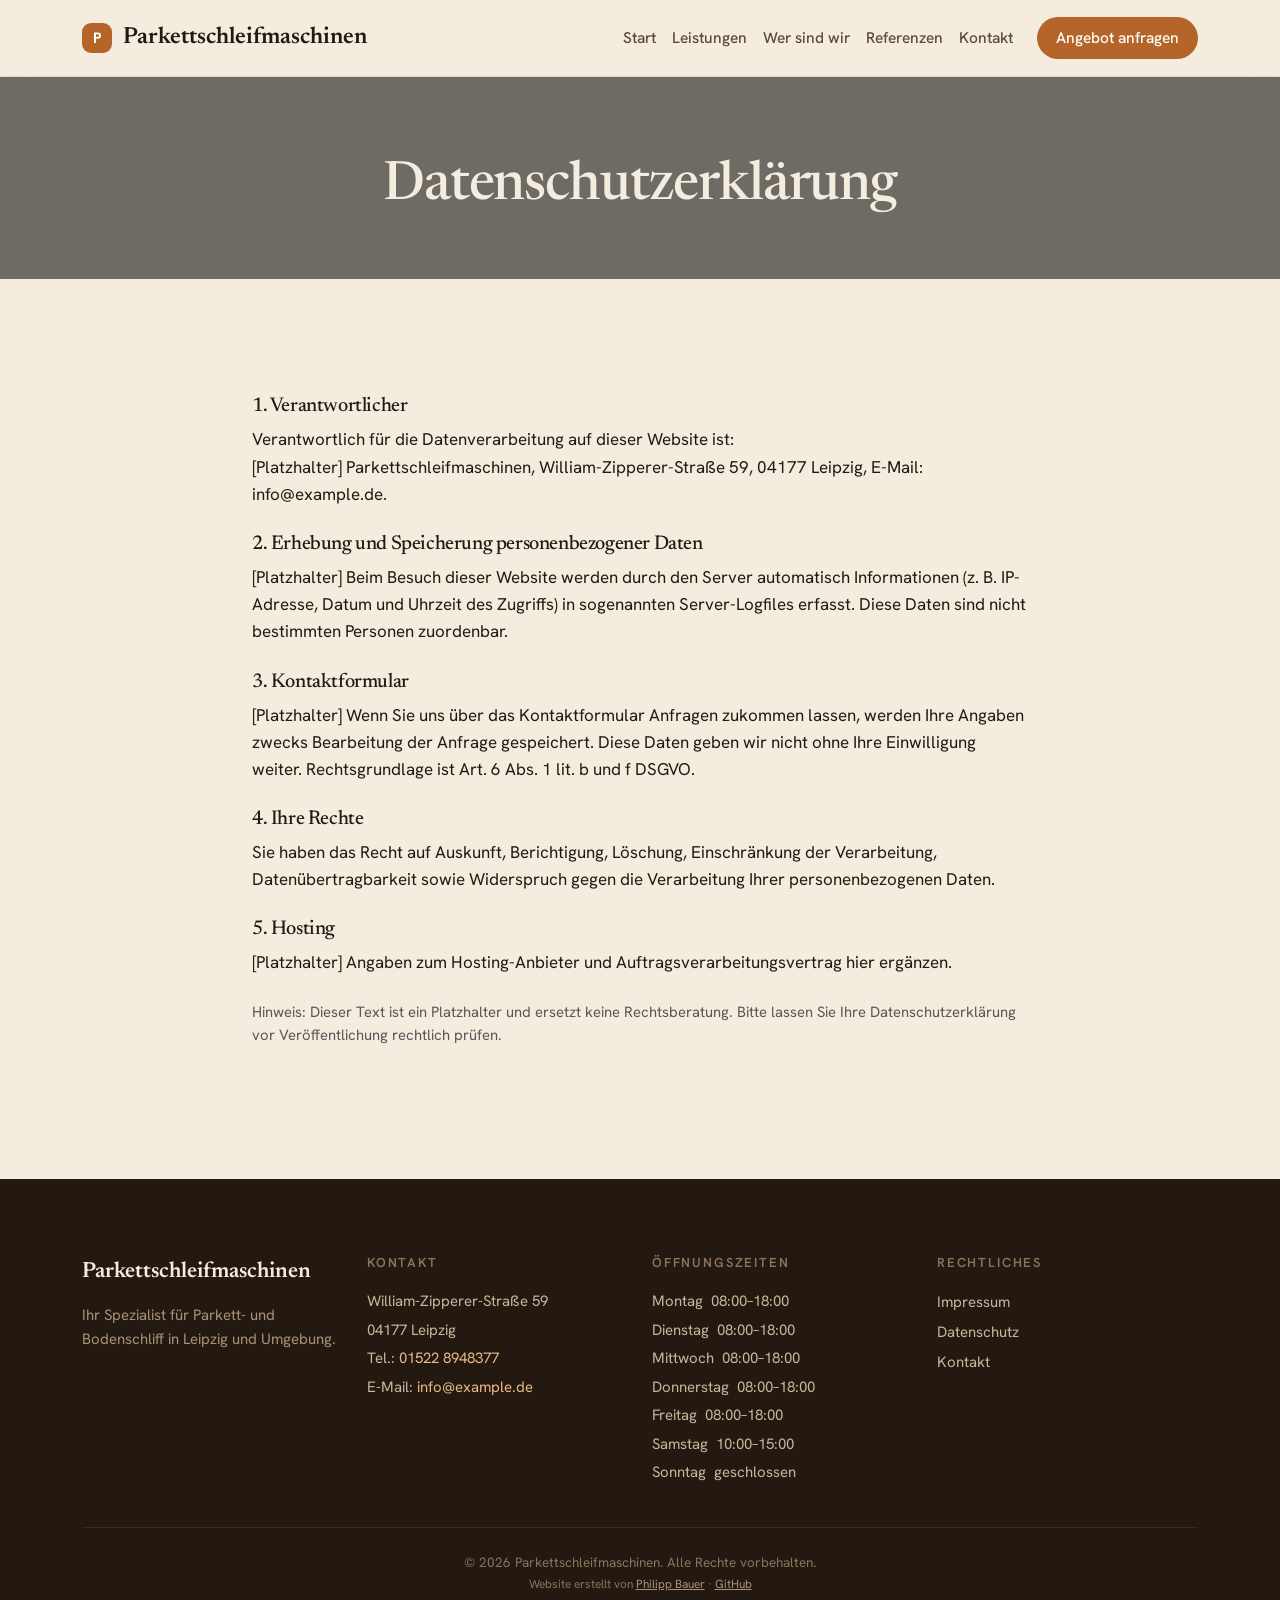
==== docs/datenschutz.html @ 6ff2cc1b "github-page" ====
<!doctype html>
<html lang="de">
<head>
    <meta charset="utf-8">
    <meta name="viewport" content="width=device-width, initial-scale=1">

    <!-- SEO-Basis -->
    <title>Datenschutz | Parkettschleifmaschinen</title>
    <meta name="description" content="Datenschutzerklärung von  – Informationen zur Verarbeitung personenbezogener Daten gemäß DSGVO.">
    <meta name="robots" content="index, follow">

    <!-- Open Graph (Social Sharing) -->
    <meta property="og:type" content="website">
    <meta property="og:site_name" content="Parkettschleifmaschinen">
    <meta property="og:title" content="Datenschutz | Parkettschleifmaschinen">
    <meta property="og:description" content="Datenschutzerklärung von  – Informationen zur Verarbeitung personenbezogener Daten gemäß DSGVO.">
    <meta property="og:image" content="https://www.example.de/imgs/schleifmaschine-laegler-hummel.png">

    <!-- Google Fonts: Newsreader (Überschriften) + Hanken Grotesk (Fließtext) -->
    <link rel="preconnect" href="https://fonts.googleapis.com">
    <link rel="preconnect" href="https://fonts.gstatic.com" crossorigin>
    <link href="https://fonts.googleapis.com/css2?family=Newsreader:ital,opsz,wght@0,6..72,400;0,6..72,500;0,6..72,600;1,6..72,400;1,6..72,500&family=Hanken+Grotesk:wght@400;500;600;700&display=swap" rel="stylesheet">

    <!-- Bootstrap 5 via CDN (Vorgabe) -->
    <link href="https://cdn.jsdelivr.net/npm/bootstrap@5.3.3/dist/css/bootstrap.min.css" rel="stylesheet" crossorigin="anonymous">

    <!-- Eigenes Stylesheet (Holz-Design, root-relativ ab Doc-Root public/) -->
    <link href="css/style.css" rel="stylesheet">
</head>
<body>

<!-- =========================================================================
     Hauptnavigation – responsive Bootstrap-Navbar
     ======================================================================== -->
<header>
    <nav class="navbar navbar-expand-lg navbar-brand-custom sticky-top">
        <div class="container">
            <a class="navbar-brand" href="index.html"><span class="brand-mark">P</span>Parkettschleifmaschinen</a>
            <button class="navbar-toggler" type="button" data-bs-toggle="collapse"
                    data-bs-target="#hauptmenu" aria-controls="hauptmenu"
                    aria-expanded="false" aria-label="Menü ein-/ausblenden">
                <span class="navbar-toggler-icon" style="filter:invert(1);"></span>
            </button>
            <div class="collapse navbar-collapse" id="hauptmenu">
                <ul class="navbar-nav ms-auto align-items-lg-center">
                                            <li class="nav-item">
                            <a class="nav-link "
                               href="index.html"
                               >
                                Start                            </a>
                        </li>
                                            <li class="nav-item">
                            <a class="nav-link "
                               href="leistungen.html"
                               >
                                Leistungen                            </a>
                        </li>
                                            <li class="nav-item">
                            <a class="nav-link "
                               href="ueber-uns.html"
                               >
                                Wer sind wir                            </a>
                        </li>
                                            <li class="nav-item">
                            <a class="nav-link "
                               href="referenzen.html"
                               >
                                Referenzen                            </a>
                        </li>
                                            <li class="nav-item">
                            <a class="nav-link "
                               href="kontakt.html"
                               >
                                Kontakt                            </a>
                        </li>
                                        <!-- CTA-Pille rechts in der Navigation -->
                    <li class="nav-item ms-lg-3 mt-2 mt-lg-0">
                        <a class="nav-link nav-cta" href="kontakt.html">Angebot anfragen</a>
                    </li>
                </ul>
            </div>
        </div>
    </nav>
</header>

<main>

<section class="page-header">
    <div class="container">
        <h1>Datenschutzerklärung</h1>
    </div>
</section>

<section class="section">
    <div class="container" style="max-width: 800px;">

        <h2 class="h5">1. Verantwortlicher</h2>
        <p>
            Verantwortlich für die Datenverarbeitung auf dieser Website ist:<br>
            [Platzhalter] Parkettschleifmaschinen,
            William-Zipperer-Straße 59,
            04177 Leipzig,
            E-Mail: info@example.de.
        </p>

        <h2 class="h5 mt-4">2. Erhebung und Speicherung personenbezogener Daten</h2>
        <p>
            [Platzhalter] Beim Besuch dieser Website werden durch den Server automatisch Informationen
            (z. B. IP-Adresse, Datum und Uhrzeit des Zugriffs) in sogenannten Server-Logfiles erfasst.
            Diese Daten sind nicht bestimmten Personen zuordenbar.
        </p>

        <h2 class="h5 mt-4">3. Kontaktformular</h2>
        <p>
            [Platzhalter] Wenn Sie uns über das Kontaktformular Anfragen zukommen lassen, werden Ihre
            Angaben zwecks Bearbeitung der Anfrage gespeichert. Diese Daten geben wir nicht ohne Ihre
            Einwilligung weiter. Rechtsgrundlage ist Art. 6 Abs. 1 lit. b und f DSGVO.
        </p>

        <h2 class="h5 mt-4">4. Ihre Rechte</h2>
        <p>
            Sie haben das Recht auf Auskunft, Berichtigung, Löschung, Einschränkung der Verarbeitung,
            Datenübertragbarkeit sowie Widerspruch gegen die Verarbeitung Ihrer personenbezogenen Daten.
        </p>

        <h2 class="h5 mt-4">5. Hosting</h2>
        <p>[Platzhalter] Angaben zum Hosting-Anbieter und Auftragsverarbeitungsvertrag hier ergänzen.</p>

        <p class="text-muted small mt-4">
            Hinweis: Dieser Text ist ein Platzhalter und ersetzt keine Rechtsberatung.
            Bitte lassen Sie Ihre Datenschutzerklärung vor Veröffentlichung rechtlich prüfen.
        </p>
    </div>
</section>

    </main>

    <!-- =====================================================================
         Footer – Kontaktinfos & Rechtslinks
         ==================================================================== -->
    <footer class="site-footer">
        <div class="container">
            <div class="row gy-4">

                <!-- Firma -->
                <div class="col-md-6 col-lg-3">
                    <div class="footer-brand">Parkettschleifmaschinen</div>
                    <p>Ihr Spezialist für Parkett- und Bodenschliff in Leipzig und Umgebung.</p>
                </div>

                <!-- Kontakt -->
                <div class="col-md-6 col-lg-3">
                    <h5>Kontakt</h5>
                    <address class="mb-0">
                        William-Zipperer-Straße 59<br>
                        04177 Leipzig<br>
                        Tel.: <a href="tel:015228948377">01522 8948377</a><br>
                        E-Mail: <a href="mailto:info@example.de">info@example.de</a>
                    </address>
                </div>

                <!-- Öffnungszeiten -->
                <div class="col-md-6 col-lg-3">
                    <h5>Öffnungszeiten</h5>
                    <p class="hours">
                                                    Montag&nbsp;&nbsp;08:00–18:00<br>
                                                    Dienstag&nbsp;&nbsp;08:00–18:00<br>
                                                    Mittwoch&nbsp;&nbsp;08:00–18:00<br>
                                                    Donnerstag&nbsp;&nbsp;08:00–18:00<br>
                                                    Freitag&nbsp;&nbsp;08:00–18:00<br>
                                                    Samstag&nbsp;&nbsp;10:00–15:00<br>
                                                Sonntag&nbsp;&nbsp;geschlossen
                    </p>
                </div>

                <!-- Rechtliches -->
                <div class="col-md-6 col-lg-3">
                    <h5>Rechtliches</h5>
                    <ul class="footer-links">
                        <li><a href="impressum.html">Impressum</a></li>
                        <li><a href="datenschutz.html">Datenschutz</a></li>
                        <li><a href="kontakt.html">Kontakt</a></li>
                    </ul>
                </div>
            </div>

            <div class="footer-bottom text-center">
                &copy; 2026 Parkettschleifmaschinen. Alle Rechte vorbehalten.<br>
                <small>Website erstellt von
                    <a href="https://www.example.com" target="_blank" rel="noopener">Philipp Bauer</a>
                    &middot;
                    <a href="https://github.com/philc1357" target="_blank" rel="noopener">GitHub</a>
                </small>
            </div>
        </div>
    </footer>

    <!-- Bootstrap 5 Bundle (CDN, inkl. Popper) -->
    <script src="https://cdn.jsdelivr.net/npm/bootstrap@5.3.3/dist/js/bootstrap.bundle.min.js" crossorigin="anonymous"></script>
    <!-- Eigenes Skript -->
    <script src="js/main.js"></script>
</body>
</html>
---- docs/css/style.css ----
/* =============================================================================
   Design-Variablen – HIER zentral Farben, Schrift & Look anpassen
   -----------------------------------------------------------------------------
   Warmes Handwerker-Design (Eiche / Nussbaum / Amber auf Creme). Um das gesamte
   Farbschema schnell zu ändern, genügt es, die Werte in diesem :root-Block
   anzupassen – alle Komponenten beziehen ihre Farben hieraus.
   ============================================================================ */
:root {
    --accent:       #b5642a;   /* Amber – Hauptakzent, Buttons */
    --accent-deep:  #974f1d;   /* dunkleres Amber (Hover, Links) */
    --accent-soft:  #f1e3d2;   /* sehr helles Amber – Flächen */

    --bg:      #f4ecde;        /* warmer Creme-Hintergrund */
    --card:    #fbf6ec;        /* Karten / Flächen */
    --ink:     #241910;        /* Überschriften / dunkler Text */
    --ink-soft:#5b4a3b;        /* Fließtext */
    --muted:   #6a5847;        /* gedämpfter Text */
    --line:    #ece0cc;        /* Linien & Ränder */

    --serif: 'Newsreader', Georgia, serif;
    --sans:  'Hanken Grotesk', system-ui, -apple-system, sans-serif;

    --radius: 16px;
    --shadow:    0 0.3rem 1rem rgba(74, 46, 24, 0.08);
    --shadow-md: 0 0.5rem 1.8rem rgba(74, 46, 24, 0.13);
    --transition: 0.22s ease;
}

/* =============================================================================
   Grundlayout & Typografie
   ============================================================================ */
body {
    font-family: var(--sans);
    color: var(--ink);
    background-color: var(--bg);
    font-size: 17px;
    line-height: 1.6;
    display: flex;
    flex-direction: column;
    min-height: 100vh;
    -webkit-font-smoothing: antialiased;
    overflow-x: hidden;
}

main { flex: 1 0 auto; }

::selection { background: var(--accent-soft); }

h1, h2, h3, h4 {
    font-family: var(--serif);
    color: var(--ink);
    font-weight: 500;
    letter-spacing: -0.02em;
    margin: 0;
}

a { color: var(--accent-deep); }
a:hover { color: var(--accent); }

img { max-width: 100%; }

/* Eyebrow (kleine Überschrift über Section-Titeln) */
.eyebrow {
    font-size: 13px;
    font-weight: 600;
    letter-spacing: 0.16em;
    text-transform: uppercase;
    color: var(--accent-deep);
}

.section-h2 { font-size: clamp(32px, 4vw, 46px); line-height: 1.08; }

/* =============================================================================
   Sections & Section-Köpfe
   ============================================================================ */
.section { padding: clamp(64px, 9vw, 120px) 0; }

.section-head {
    display: flex;
    align-items: flex-end;
    justify-content: space-between;
    gap: 24px;
    flex-wrap: wrap;
    margin-bottom: 48px;
}
.section-head .eyebrow { margin-bottom: 14px; display: block; }
.section-head .section-h2 { max-width: 14em; }

/* Zentrierter Section-Titel (Unterseiten) */
.section-title {
    position: relative;
    margin-bottom: 3rem;
    text-align: center;
}
.section-title::after {
    content: "";
    display: block;
    width: 4rem;
    height: 3px;
    background: linear-gradient(90deg, var(--accent), var(--accent-deep));
    margin: 0.75rem auto 0;
    border-radius: 3px;
}

.link-arrow {
    color: var(--accent-deep);
    font-weight: 600;
    text-decoration: none;
    border-bottom: 1.5px solid var(--accent);
    padding-bottom: 3px;
    white-space: nowrap;
}

/* =============================================================================
   Buttons
   -----------------------------------------------------------------------------
   .btn-brand / .btn-outline-brand bleiben als Klassennamen erhalten und werden
   im neuen Amber-Stil dargestellt.
   ============================================================================ */
.btn-brand {
    background-color: var(--accent);
    border: 1px solid var(--accent);
    color: #fff;
    font-weight: 600;
    border-radius: var(--radius);
    transition: background-color var(--transition), transform var(--transition), box-shadow var(--transition);
}
.btn-brand:hover,
.btn-brand:focus {
    background-color: var(--accent-deep);
    border-color: var(--accent-deep);
    color: #fff;
    transform: translateY(-2px);
    box-shadow: 0 4px 14px rgba(151, 79, 29, 0.35);
}

.btn-outline-brand {
    background: transparent;
    border: 1px solid #d9c8af;
    color: var(--ink);
    font-weight: 600;
    border-radius: var(--radius);
    transition: background-color var(--transition), transform var(--transition);
}
.btn-outline-brand:hover {
    background-color: var(--card);
    color: var(--ink);
    transform: translateY(-2px);
}

/* Helle Button-Variante (z. B. auf der Amber-CTA-Box) */
.btn-light-brand {
    background: var(--card);
    color: var(--accent-deep);
    font-weight: 700;
    border: none;
    border-radius: var(--radius);
    transition: transform var(--transition);
}
.btn-light-brand:hover {
    color: var(--accent-deep);
    transform: translateY(-2px);
}

/* =============================================================================
   Navigation – Bootstrap-Navbar im Mockup-Stil (transluzent, sticky)
   ============================================================================ */
.navbar-brand-custom {
    background: rgba(244, 236, 222, 0.86);
    backdrop-filter: blur(12px);
    -webkit-backdrop-filter: blur(12px);
    border-bottom: 1px solid #e4d6bf;
    padding-top: 0.9rem;
    padding-bottom: 0.9rem;
}
.navbar-brand-custom .navbar-brand {
    font-family: var(--serif);
    font-size: 1.45rem;
    font-weight: 600;
    color: var(--ink);
    display: flex;
    align-items: center;
    gap: 11px;
}
/* Markenkachel „P" */
.brand-mark {
    width: 30px;
    height: 30px;
    border-radius: 9px;
    background: var(--accent);
    display: inline-flex;
    align-items: center;
    justify-content: center;
    color: #fff;
    font-family: var(--sans);
    font-weight: 700;
    font-size: 15px;
    flex-shrink: 0;
}
.navbar-brand-custom .nav-link {
    color: var(--ink-soft);
    font-weight: 500;
    font-size: 15.5px;
    transition: color var(--transition);
}
.navbar-brand-custom .nav-link:hover,
.navbar-brand-custom .nav-link.active {
    color: var(--accent-deep);
}
/* CTA-Pille rechts in der Navbar */
.nav-cta {
    background: var(--accent);
    color: #fff !important;
    padding: 0.55rem 1.2rem !important;
    border-radius: 999px;
    font-weight: 600;
    transition: background-color var(--transition);
}
.nav-cta:hover { background: var(--accent-deep); color: #fff !important; }
.navbar-toggler { border-color: var(--line); }

/* =============================================================================
   Hero (Startseite) – zweispaltiges Raster
   ============================================================================ */
.hero { background: linear-gradient(180deg, #f7f0e3 0%, var(--bg) 100%); }
.hero-grid {
    display: grid;
    grid-template-columns: repeat(auto-fit, minmax(330px, 1fr));
    gap: clamp(36px, 5vw, 64px);
    align-items: center;
    padding: clamp(48px, 7vw, 96px) 0 clamp(64px, 8vw, 110px);
}
.hero-eyebrow {
    display: inline-flex;
    align-items: center;
    gap: 12px;
    margin-bottom: 24px;
}
.hero-rule { width: 34px; height: 1px; background: var(--accent); }
.hero h1 {
    font-size: clamp(40px, 5.6vw, 68px);
    line-height: 1.04;
    margin-bottom: 22px;
    color: var(--ink);
}
.hero h1 em { font-style: italic; color: var(--accent-deep); }
.hero-lead {
    font-size: clamp(17px, 1.5vw, 20px);
    color: var(--ink-soft);
    max-width: 30em;
    margin: 0 0 34px;
}
.hero-cta { display: flex; flex-wrap: wrap; gap: 14px; margin-bottom: 34px; }
.trust {
    display: flex;
    align-items: center;
    gap: 18px;
    flex-wrap: wrap;
    font-size: 14.5px;
    color: #7a6650;
    font-weight: 500;
}
.trust .sep { height: 14px; width: 1px; background: #d4c2a8; }

/* Gerahmtes Hero-Bild */
.hero-figure { position: relative; }
.hero-frame {
    position: absolute;
    inset: 18px -18px -18px 18px;
    border: 1.5px solid var(--accent);
    border-radius: calc(var(--radius) + 8px);
    opacity: 0.5;
}
.hero-media {
    position: relative;
    aspect-ratio: 4/5;
    width: 100%;
    object-fit: cover;
    border-radius: calc(var(--radius) + 8px);
    box-shadow: 0 30px 60px -30px rgba(60, 40, 20, 0.45);
}

/* =============================================================================
   Statistik-Leiste (dunkel)
   ============================================================================ */
.stats {
    background: url('imgs/parkett-struktur-dunkel.jpg') center/cover no-repeat;
    color: var(--bg);
    position: relative;
}
.stats::before {
    content: '';
    position: absolute;
    inset: 0;
    background: rgba(0, 0, 0, 0.55);
}
.stats-grid {
    position: relative;
    z-index: 1;
    display: grid;
    grid-template-columns: repeat(auto-fit, minmax(180px, 1fr));
    gap: 32px;
    padding: clamp(40px, 5vw, 64px) 0;
}
.stat { text-align: center; }
.stat-num {
    font-family: var(--serif);
    font-size: clamp(38px, 4.5vw, 54px);
    font-weight: 600;
    line-height: 1;
    color: #e7b988;
}
.stat-label { margin-top: 8px; font-size: 14.5px; color: #bca890; }

/* =============================================================================
   Karten-Raster (Leistungen) – nummeriert
   ============================================================================ */
.cards {
    display: grid;
    grid-template-columns: repeat(auto-fit, minmax(280px, 1fr));
    gap: 24px;
}
.card-brand {
    background: var(--card);
    border: 1px solid var(--line);
    border-radius: var(--radius);
    padding: 34px 30px;
    height: 100%;
    transition: transform var(--transition), box-shadow var(--transition);
}
.card-brand:hover {
    transform: translateY(-4px);
    box-shadow: 0 24px 40px -28px rgba(60, 40, 20, 0.4);
}
.card-num {
    font-family: var(--serif);
    font-size: 30px;
    color: var(--accent);
    margin-bottom: 18px;
}
.card-brand h3 { font-size: 23px; font-weight: 600; margin-bottom: 12px; }
.card-brand p  { margin: 0; color: var(--muted); font-size: 16px; }

/* Icon-Kreis (Werte-Karten Über-uns) */
.card-icon {
    font-size: 1.6rem;
    line-height: 1;
    display: inline-flex;
    align-items: center;
    justify-content: center;
    width: 3.4rem;
    height: 3.4rem;
    background: linear-gradient(135deg, #fdf0e0 0%, #f5ddb8 100%);
    border-radius: 50%;
    box-shadow: 0 2px 8px rgba(181, 100, 42, 0.2);
}

/* =============================================================================
   Ablauf (Prozess)
   ============================================================================ */
.process { background: var(--accent-soft); }
.process-head { text-align: center; margin-bottom: 54px; }
.process-head .eyebrow { display: block; margin-bottom: 14px; }
.steps {
    display: grid;
    grid-template-columns: repeat(auto-fit, minmax(220px, 1fr));
    gap: 22px;
}
.step {
    background: var(--card);
    border: 1px solid var(--line);
    border-radius: var(--radius);
    padding: 30px 26px;
}
.step-num {
    width: 46px;
    height: 46px;
    border-radius: 50%;
    background: var(--accent);
    color: #fff;
    font-family: var(--serif);
    font-size: 20px;
    font-weight: 600;
    display: flex;
    align-items: center;
    justify-content: center;
    margin-bottom: 18px;
}
.step h3 { font-size: 20px; font-weight: 600; margin-bottom: 8px; }
.step p  { margin: 0; color: var(--muted); font-size: 15.5px; }

/* =============================================================================
   Warum wir (USP) – Bild + Checkliste
   ============================================================================ */
.usp-grid {
    display: grid;
    grid-template-columns: repeat(auto-fit, minmax(330px, 1fr));
    gap: clamp(40px, 5vw, 72px);
    align-items: center;
}
.usp-media {
    position: relative;
    z-index: 1;
    width: 100%;
    aspect-ratio: 5/4;
    object-fit: cover;
    border-radius: var(--radius);
    box-shadow: 0 28px 50px -32px rgba(60, 40, 20, 0.45);
}
.usp h2 { font-size: clamp(32px, 4vw, 46px); line-height: 1.08; margin-bottom: 28px; }
.usp .eyebrow { display: block; margin-bottom: 14px; }
.checklist {
    list-style: none;
    margin: 0 0 32px;
    padding: 0;
    display: flex;
    flex-direction: column;
    gap: 18px;
}
.checklist li {
    display: flex;
    gap: 14px;
    align-items: flex-start;
    font-size: 16.5px;
    color: #4a3a2c;
}
.checklist strong { color: var(--ink); }
.check {
    flex: none;
    width: 24px;
    height: 24px;
    border-radius: 50%;
    background: var(--accent-soft);
    color: var(--accent-deep);
    display: flex;
    align-items: center;
    justify-content: center;
    font-size: 14px;
    font-weight: 700;
    margin-top: 2px;
}

/* =============================================================================
   Referenzen
   ============================================================================ */
.refs { background: #efe4d2; }
.ref-card {
    background: var(--card);
    border: 1px solid #e6d8c2;
    border-radius: var(--radius);
    overflow: hidden;
    height: 100%;
    transition: transform var(--transition), box-shadow var(--transition);
}
.ref-card:hover {
    transform: translateY(-4px);
    box-shadow: 0 24px 44px -30px rgba(60, 40, 20, 0.45);
}
.ref-media {
    width: 100%;
    aspect-ratio: 3/2;
    object-fit: cover;
}
.ref-body { padding: 22px 24px; }
.ref-body h3 { font-size: 19px; font-weight: 600; margin-bottom: 8px; }
.ref-body p  { margin: 0; color: var(--muted); font-size: 15px; }

/* Kundenstimmen (Referenzen-Unterseite) */
.quote-card {
    background: var(--card);
    border: 1px solid var(--line);
    border-left: 3px solid var(--accent);
    border-radius: var(--radius);
    height: 100%;
}

/* =============================================================================
   Page-Header (Unterseiten) – Foto-Overlay
   ============================================================================ */
.page-header {
    background: url('imgs/parkett-struktur-dunkel.jpg') center/cover no-repeat;
    position: relative;
    padding: clamp(48px, 7vw, 80px) 0 clamp(40px, 6vw, 64px);
    text-align: center;
    color: var(--bg);
}
.page-header::before {
    content: '';
    position: absolute;
    inset: 0;
    background: rgba(0, 0, 0, 0.55);
}
.page-header .container { position: relative; z-index: 1; }
.page-header h1 { font-size: clamp(34px, 5vw, 54px); line-height: 1.08; color: var(--bg); }
.page-header p  { color: rgba(255, 255, 255, 0.8); margin-top: 0.75rem; }

/* =============================================================================
   Amber-CTA-Box
   ============================================================================ */
.cta { padding: clamp(64px, 9vw, 110px) 0; }
.cta-box {
    max-width: 1100px;
    margin: 0 auto;
    background: var(--accent);
    border-radius: calc(var(--radius) + 8px);
    padding: clamp(40px, 6vw, 68px);
    color: #fff;
    display: grid;
    grid-template-columns: repeat(auto-fit, minmax(260px, 1fr));
    gap: 36px;
    align-items: center;
    box-shadow: 0 30px 60px -34px rgba(120, 60, 20, 0.6);
}
.cta-box h2 { color: #fff; font-size: clamp(30px, 4vw, 44px); line-height: 1.08; margin-bottom: 14px; }
.cta-box p  { margin: 0; font-size: 17px; color: rgba(255, 255, 255, 0.9); max-width: 28em; }
.cta-actions { display: flex; flex-direction: column; gap: 14px; align-items: flex-start; }
.cta-phone {
    font-family: var(--serif);
    font-size: clamp(26px, 3vw, 34px);
    font-weight: 600;
    color: #fff;
    text-decoration: none;
}
.cta-phone:hover { color: #fff; }

/* =============================================================================
   Kontaktformular & Tabellen
   ============================================================================ */
.form-control {
    border-color: var(--line);
    border-radius: calc(var(--radius) - 6px);
    background-color: #fdfaf7;
    transition: border-color var(--transition), box-shadow var(--transition);
}
.form-control:focus {
    border-color: var(--accent);
    background-color: #fff;
    box-shadow: 0 0 0 3px rgba(181, 100, 42, 0.18);
}

/* =============================================================================
   Öffnungszeiten
   ============================================================================ */
.opening-hours-title {
    display: flex;
    align-items: center;
    gap: 0.5rem;
    font-size: 1rem;
    font-weight: 600;
    color: var(--accent-deep);
    margin-bottom: 0.75rem;
}
.opening-hours-title::before {
    content: '';
    display: inline-block;
    width: 1rem;
    height: 1rem;
    background-image: url("data:image/svg+xml,%3Csvg xmlns='http://www.w3.org/2000/svg' viewBox='0 0 24 24' fill='none' stroke='%23974f1d' stroke-width='2' stroke-linecap='round' stroke-linejoin='round'%3E%3Ccircle cx='12' cy='12' r='10'/%3E%3Cpolyline points='12 6 12 12 16 14'/%3E%3C/svg%3E");
    background-size: contain;
    background-repeat: no-repeat;
    flex-shrink: 0;
}
.opening-hours {
    border: 1px solid var(--line);
    border-radius: var(--radius);
    overflow: hidden;
    background: var(--card);
    box-shadow: var(--shadow);
}
.opening-hours__row {
    display: flex;
    align-items: center;
    justify-content: space-between;
    padding: 0.6rem 1rem;
    border-bottom: 1px solid var(--line);
    transition: background-color var(--transition);
}
.opening-hours__row:last-child { border-bottom: none; }
.opening-hours__row:hover { background-color: #fdf8f3; }
.opening-hours__row--closed { background-color: #f6efe4; }
.opening-hours__row--closed:hover { background-color: #f1e9dc; }
.opening-hours__day {
    font-size: 0.92rem;
    color: var(--ink-soft);
    font-weight: 500;
    min-width: 6rem;
}
.opening-hours__time {
    font-size: 0.9rem;
    font-weight: 600;
    color: var(--accent-deep);
    font-variant-numeric: tabular-nums;
    letter-spacing: 0.01em;
}
.opening-hours__badge {
    font-size: 0.75rem;
    font-weight: 600;
    color: #888;
    background: #f0e8db;
    border-radius: 2rem;
    padding: 0.15rem 0.65rem;
    letter-spacing: 0.02em;
    text-transform: uppercase;
}

/* =============================================================================
   Footer (dunkel, im Mockup-Stil)
   ============================================================================ */
.site-footer {
    background: var(--ink);
    color: #c9b69d;
    padding: clamp(48px, 6vw, 76px) 0 36px;
    margin-top: auto;
}
.footer-brand {
    font-family: var(--serif);
    font-size: 22px;
    font-weight: 600;
    color: var(--bg);
    margin-bottom: 12px;
}
.site-footer p { margin: 0; font-size: 15px; color: #a8917a; }
.site-footer h5 {
    font-family: var(--sans);
    font-size: 13px;
    letter-spacing: 0.14em;
    text-transform: uppercase;
    color: #8a745d;
    margin: 0 0 16px;
    font-weight: 600;
}
.site-footer address {
    font-style: normal;
    font-size: 15px;
    line-height: 1.9;
    color: #c9b69d;
}
.site-footer address a { color: #e7b988; text-decoration: none; }
.site-footer .hours { font-size: 15px; line-height: 1.9; color: #c9b69d; }
.footer-links { list-style: none; margin: 0; padding: 0; font-size: 15px; line-height: 2; }
.footer-links a { color: #c9b69d; text-decoration: none; transition: color var(--transition); }
.footer-links a:hover { color: #e7b988; }
.footer-bottom {
    margin-top: 2.5rem;
    padding-top: 1.5rem;
    border-top: 1px solid #3a2a1c;
    text-align: center;
    font-size: 13.5px;
    color: #8a745d;
}
.footer-bottom a { color: #a8917a; }
.footer-bottom a:hover { color: #e7b988; }

/* =============================================================================
   Barrierefreiheit – sichtbarer Fokus
   ============================================================================ */
a:focus-visible,
button:focus-visible,
.form-control:focus-visible {
    outline: 3px solid var(--accent);
    outline-offset: 2px;
}
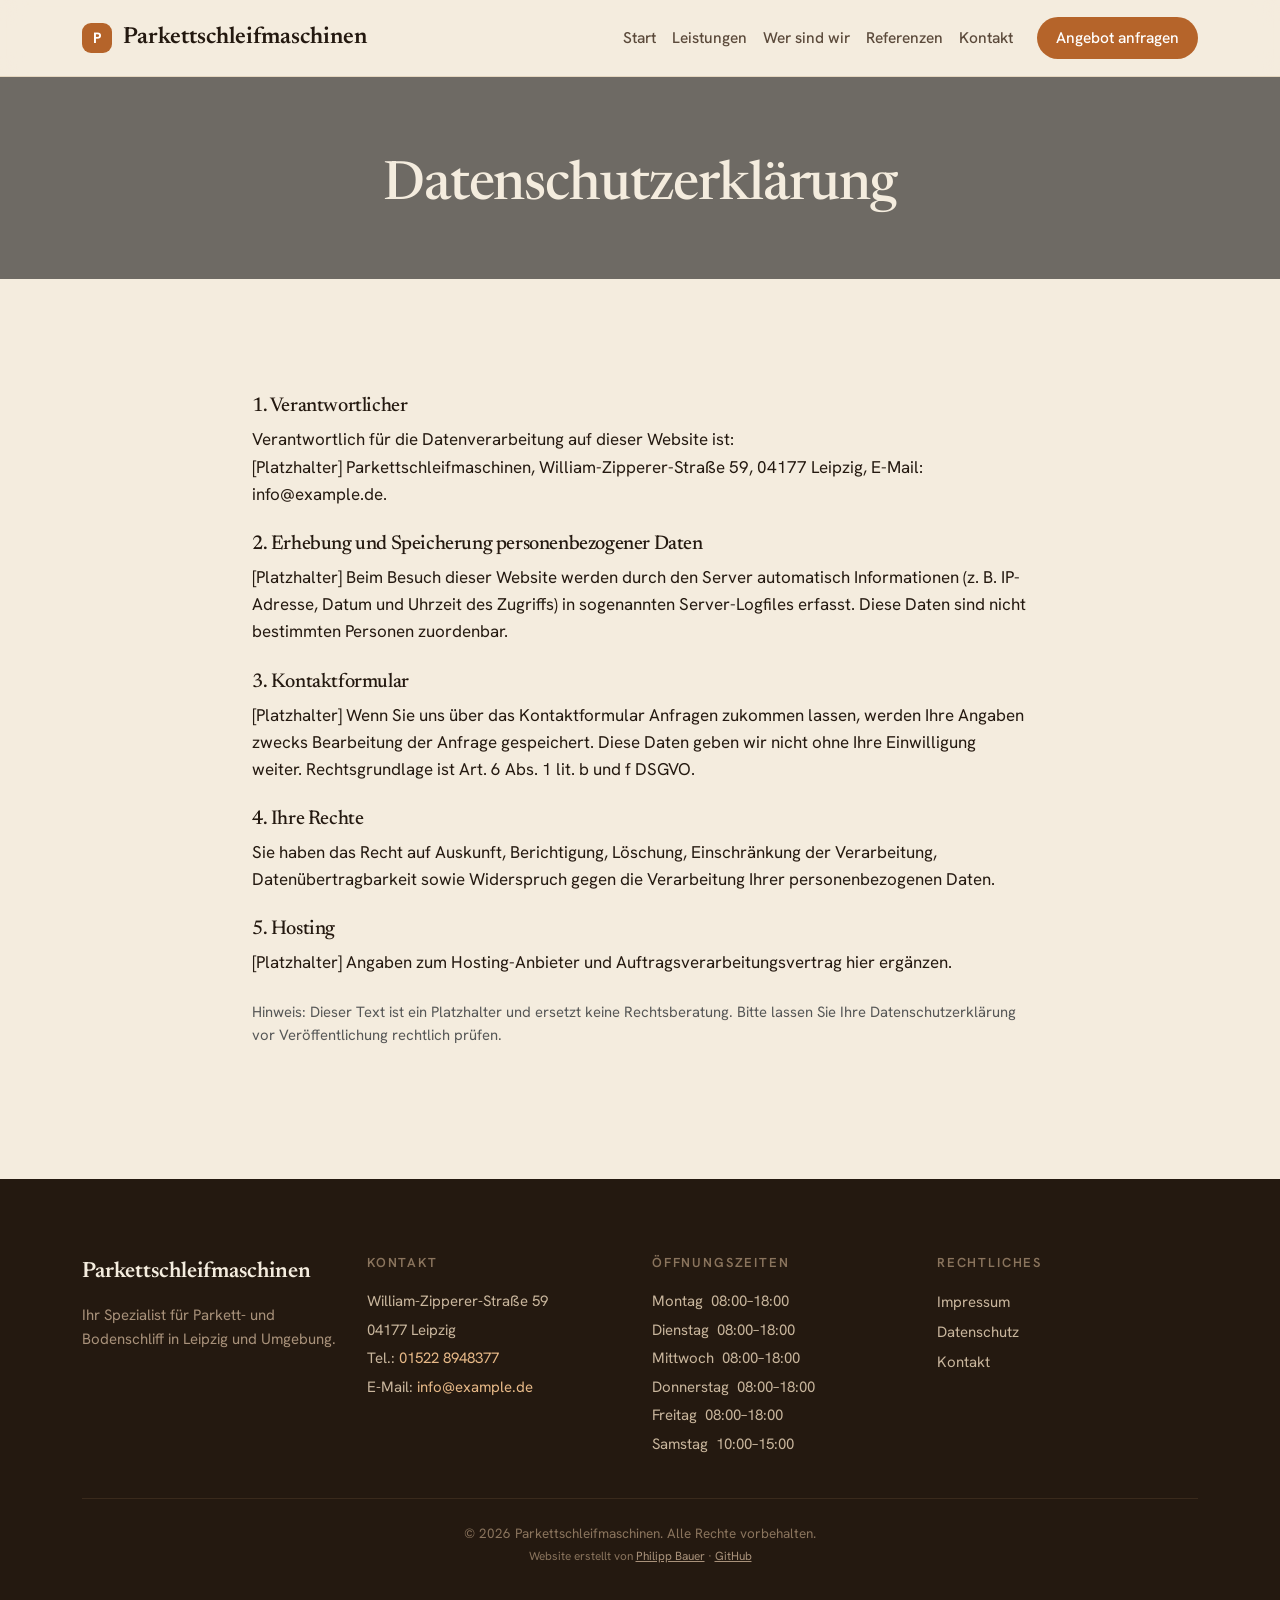
==== commit ba2d4dd8: "Fix mobile padding und entferne Sonntag aus Footer - Hero- und Stats-Grid: padding-Shorthand auf top" ====
--- a/docs/datenschutz.html
+++ b/docs/datenschutz.html
@@ -169,7 +169,6 @@
                                                     Donnerstag&nbsp;&nbsp;08:00–18:00<br>
                                                     Freitag&nbsp;&nbsp;08:00–18:00<br>
                                                     Samstag&nbsp;&nbsp;10:00–15:00<br>
-                                                Sonntag&nbsp;&nbsp;geschlossen
                     </p>
                 </div>
 
--- a/docs/css/style.css
+++ b/docs/css/style.css
@@ -228,7 +228,8 @@
     grid-template-columns: repeat(auto-fit, minmax(330px, 1fr));
     gap: clamp(36px, 5vw, 64px);
     align-items: center;
-    padding: clamp(48px, 7vw, 96px) 0 clamp(64px, 8vw, 110px);
+    padding-top: clamp(48px, 7vw, 96px);
+    padding-bottom: clamp(64px, 8vw, 110px);
 }
 .hero-eyebrow {
     display: inline-flex;
@@ -284,7 +285,7 @@
    Statistik-Leiste (dunkel)
    ============================================================================ */
 .stats {
-    background: url('imgs/parkett-struktur-dunkel.jpg') center/cover no-repeat;
+    background: url('../imgs/parkett-struktur-dunkel.jpg') center/cover no-repeat;
     color: var(--bg);
     position: relative;
 }
@@ -300,7 +301,8 @@
     display: grid;
     grid-template-columns: repeat(auto-fit, minmax(180px, 1fr));
     gap: 32px;
-    padding: clamp(40px, 5vw, 64px) 0;
+    padding-top: clamp(40px, 5vw, 64px);
+    padding-bottom: clamp(40px, 5vw, 64px);
 }
 .stat { text-align: center; }
 .stat-num {
@@ -478,7 +480,7 @@
    Page-Header (Unterseiten) – Foto-Overlay
    ============================================================================ */
 .page-header {
-    background: url('imgs/parkett-struktur-dunkel.jpg') center/cover no-repeat;
+    background: url('../imgs/parkett-struktur-dunkel.jpg') center/cover no-repeat;
     position: relative;
     padding: clamp(48px, 7vw, 80px) 0 clamp(40px, 6vw, 64px);
     text-align: center;
